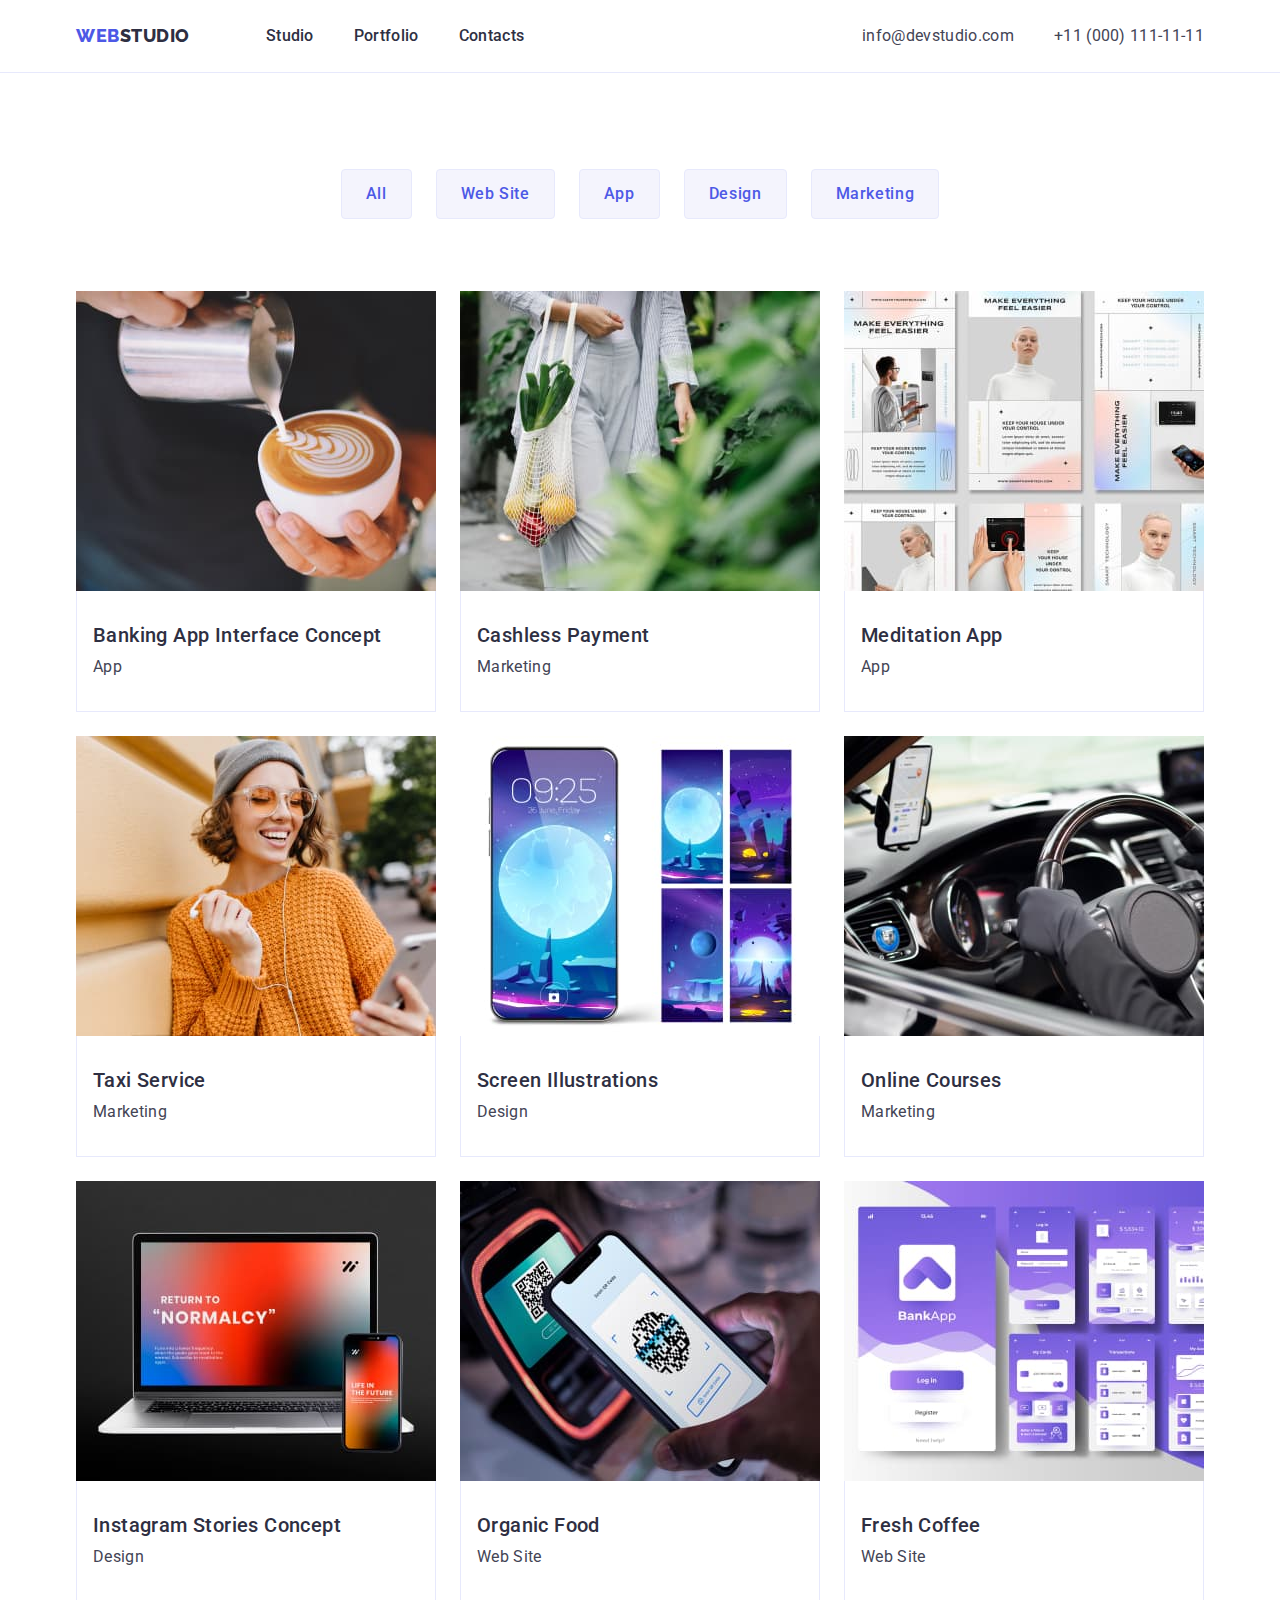
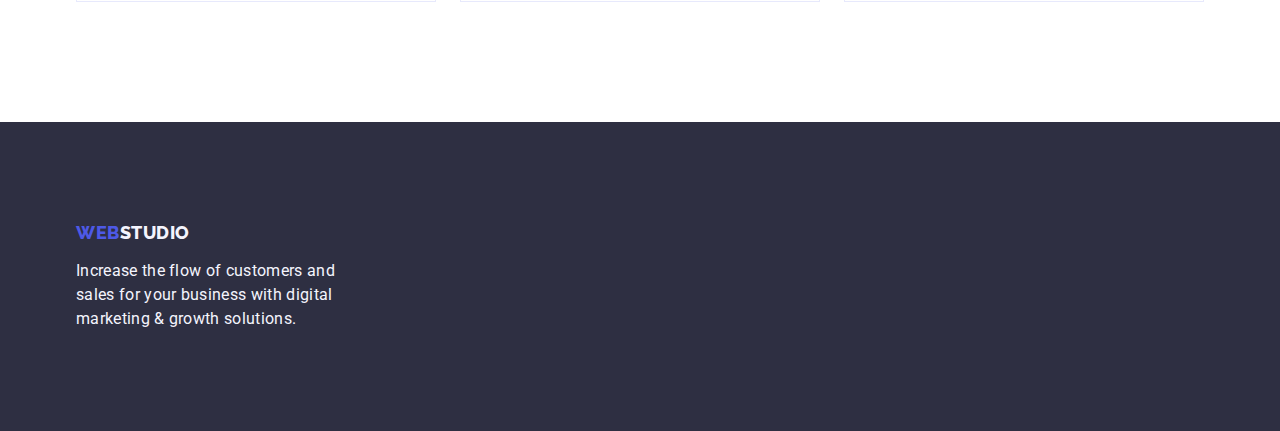
==== portfolio.html @ 2513156b "Initial commit" ====
<!DOCTYPE html>
<html lang="en">
  <head>
    <meta charset="UTF-8" />
    <meta http-equiv="X-UA-Compatible" content="IE=edge" />
    <meta name="viewport" content="width=device-width, initial-scale=1.0" />
    <title>Portfolio</title>

    <link rel="preconnect" href="https://fonts.googleapis.com" />
    <link rel="preconnect" href="https://fonts.gstatic.com" crossorigin />
    <link
      href="https://fonts.googleapis.com/css2?family=Raleway:wght@700;800&family=Roboto:wght@400;500;700;900&display=swap"
      rel="stylesheet"
    />

    <link
      rel="stylesheet"
      href="https://cdn.jsdelivr.net/npm/modern-normalize@1.1.0/modern-normalize.min.css"
    />

    <link rel="stylesheet" href="./css/styles.css" />
  </head>
  <body>
    <header class="header-section">
      <div class="container header-section-container">
        <nav class="page-nav">
          <a class="logo-link link" href="./index.html"
            >Web<span class="logo-link-theame-dark">Studio</span></a
          >

          <ul class="menu list">
            <li class="menu-item"><a class="menu-link link" href="./index.html">Studio</a></li>
            <li class="menu-item">
              <a class="menu-link link" href="./portfolio.html">Portfolio</a>
            </li>
            <li class="menu-item"><a class="menu-link link" href="">Contacts</a></li>
          </ul>
        </nav>

        <address class="contacts">
          <ul class="contacts-list list">
            <li class="contacts-item">
              <a class="contacts-link link" href="mailto:info@devstudio.com">info@devstudio.com</a>
            </li>
            <li class="contacts-item">
              <a class="contacts-link link" href="tel:+110001111111">+11 (000) 111-11-11</a>
            </li>
          </ul>
        </address>
      </div>
    </header>

    <main>
      <!-- Portfolio section -->
      <section class="portfolio-section">
        <div class="container">
          <h1 hidden>Portfolio</h1>
          <ul class="portfolio-menu list">
            <li class="portfolio-menu-item">
              <button class="portfolio-menu-button" type="button">All</button>
            </li>
            <li class="portfolio-menu-item">
              <button class="portfolio-menu-button" type="button">Web Site</button>
            </li>
            <li class="portfolio-menu-item">
              <button class="portfolio-menu-button" type="button">App</button>
            </li>
            <li class="portfolio-menu-item">
              <button class="portfolio-menu-button" type="button">Design</button>
            </li>
            <li class="portfolio-menu-item">
              <button class="portfolio-menu-button" type="button">Marketing</button>
            </li>
          </ul>

          <ul class="portfolio-list list">
            <li class="portfolio-item">
              <a class="portfolio-item-link link" href="">
                <img
                  class="portfolio-item-img"
                  src="./images/portfolio/img-1.jpg"
                  alt="Banking App Interface Concept"
                  width="360"
                  height="300"
                />
                <div class="portfolio-content-wraper">
                  <h2 class="section-item-title">Banking App Interface Concept</h2>
                  <p class="section-item-text">App</p>
                </div>
              </a>
            </li>
            <li class="portfolio-item">
              <a class="portfolio-item-link link" href="">
                <img
                  class="portfolio-item-img"
                  src="./images/portfolio/img-2.jpg"
                  alt="Cashless Payment"
                  width="360"
                  height="300"
                />
                <div class="portfolio-content-wraper">
                  <h2 class="section-item-title">Cashless Payment</h2>
                  <p class="section-item-text">Marketing</p>
                </div>
              </a>
            </li>
            <li class="portfolio-item">
              <a class="portfolio-item-link link" href="">
                <img
                  class="portfolio-item-img"
                  src="./images/portfolio/img-3.jpg"
                  alt="Meditation App"
                  width="360"
                  height="300"
                />
                <div class="portfolio-content-wraper">
                  <h2 class="section-item-title">Meditation App</h2>
                  <p class="section-item-text">App</p>
                </div>
              </a>
            </li>
            <li class="portfolio-item">
              <a class="portfolio-item-link link" href="">
                <img
                  class="portfolio-item-img"
                  src="./images/portfolio/img-4.jpg"
                  alt="Taxi Service"
                  width="360"
                  height="300"
                />
                <div class="portfolio-content-wraper">
                  <h2 class="section-item-title">Taxi Service</h2>
                  <p class="section-item-text">Marketing</p>
                </div>
              </a>
            </li>
            <li class="portfolio-item">
              <a class="portfolio-item-link link" href="">
                <img
                  class="portfolio-item-img"
                  src="./images/portfolio/img-5.jpg"
                  alt="Screen Illustrations"
                  width="360"
                  height="300"
                />
                <div class="portfolio-content-wraper">
                  <h2 class="section-item-title">Screen Illustrations</h2>
                  <p class="section-item-text">Design</p>
                </div>
              </a>
            </li>
            <li class="portfolio-item">
              <a class="portfolio-item-link link" href="">
                <img
                  class="portfolio-item-img"
                  src="./images/portfolio/img-6.jpg"
                  alt="Online Courses"
                  width="360"
                  height="300"
                />
                <div class="portfolio-content-wraper">
                  <h2 class="section-item-title">Online Courses</h2>
                  <p class="section-item-text">Marketing</p>
                </div>
              </a>
            </li>
            <li class="portfolio-item">
              <a class="portfolio-item-link link" href="">
                <img
                  class="portfolio-item-img"
                  src="./images/portfolio/img-7.jpg"
                  alt="Instagram Stories Concept"
                  width="360"
                  height="300"
                />
                <div class="portfolio-content-wraper">
                  <h2 class="section-item-title">Instagram Stories Concept</h2>
                  <p class="section-item-text">Design</p>
                </div>
              </a>
            </li>
            <li class="portfolio-item">
              <a class="portfolio-item-link link" href="">
                <img
                  class="portfolio-item-img"
                  src="./images/portfolio/img-8.jpg"
                  alt="Organic Food"
                  width="360"
                  height="300"
                />
                <div class="portfolio-content-wraper">
                  <h2 class="section-item-title">Organic Food</h2>
                  <p class="section-item-text">Web Site</p>
                </div>
              </a>
            </li>
            <li class="portfolio-item">
              <a class="portfolio-item-link link" href="">
                <img
                  class="portfolio-item-img"
                  src="./images/portfolio/img-9.jpg"
                  alt="Fresh Coffee"
                  width="360"
                  height="300"
                />
                <div class="portfolio-content-wraper">
                  <h2 class="section-item-title">Fresh Coffee</h2>
                  <p class="section-item-text">Web Site</p>
                </div>
              </a>
            </li>
          </ul>
        </div>
      </section>
    </main>

    <!-- Footer section -->
    <footer class="footer-section">
      <div class="container">
        <a class="logo-link link" href="./index.html"
          >Web<span class="logo-link-theame-light">Studio</span></a
        >

        <p class="footer-text">
          Increase the flow of customers and sales for your business with digital marketing & growth
          solutions.
        </p>
      </div>
    </footer>
  </body>
</html>
---- css/styles.css ----
:root {
  --general-font-color: #434455;
  --white-color: #ffffff;
  --dark-color: #2e2f42;
  --light-color: #f4f4fd;
  --link-color: hsl(235, 75%, 60%);
  --link-active-color: #404bbf;
  --border-light: #e7e9fc;
}

body {
  font-family: 'Roboto', sans-serif;
  color: var(--general-font-color);
  background-color: var(--white-color);
}

h1,
h2,
h3,
h4,
p {
  margin-top: 0;
  margin-bottom: 0;
}

ul,
ol {
  margin-top: 0;
  margin-bottom: 0;
  padding-left: 0;
}

button {
  cursor: pointer;
}

img {
  display: block;
}

/* ======================= Utilites ========================== */

.list {
  list-style: none;
}

.link {
  text-decoration: none;
}

.section {
  padding-top: 120px;
  padding-bottom: 120px;
}
.container {
  width: 1158px;
  margin-left: auto;
  margin-right: auto;
  padding-left: 15px;
  padding-right: 15px;
}

/* ======================= /Utilites ========================== */
/* ======================= Components section ========================== */

.logo-link {
  font-family: 'Raleway', sans-serif;
  font-weight: 800;
  font-size: 18px;
  line-height: 1.17;
  letter-spacing: 0.03em;
  text-transform: uppercase;
  color: var(--link-color);
  margin-right: 76px;
}

.logo-link-theame-dark {
  color: var(--dark-color);
}

.logo-link-theame-light {
  color: var(--light-color);
}

.section-title {
  font-weight: 700;
  font-size: 36px;
  line-height: 1.11;
  letter-spacing: 0.02em;
  text-align: center;
  text-transform: capitalize;
  color: var(--dark-color);
  margin-bottom: 72px;
}

.section-item-title {
  font-weight: 500;
  font-size: 20px;
  line-height: 1.2;
  letter-spacing: 0.02em;
  color: var(--dark-color);
  margin-bottom: 8px;
}

.section-item-text {
  font-size: 16px;
  line-height: 1.5;
  letter-spacing: 0.02em;
  color: var(--general-font-color);
}

/* ======================= /Components section ========================== */

/* ======================= Header section ========================== */

.header-section {
  padding-top: 24px;
  padding-bottom: 24px;
  border-bottom: 1px solid #e7e9fc;
}

.header-section-container {
  display: flex;
  align-items: center;
  justify-content: space-between;
}

.page-nav {
  display: flex;
  align-items: center;
}

.menu {
  display: flex;
  align-items: center;
}

.menu-item:not(:last-child) {
  margin-right: 40px;
}

.contacts-item:not(:last-child) {
  margin-right: 40px;
}

.menu-link {
  font-weight: 500;
  font-size: 16px;
  line-height: 1.5;
  letter-spacing: 0.02em;
  color: var(--dark-color);
}

.menu-link:hover,
.menu-link:focus {
  color: var(--link-active-color);
}

.contacts {
  font-style: normal;
}

.contacts-list {
  display: flex;
  align-items: center;
}

.contacts-link {
  font-style: normal;
  font-size: 16px;
  line-height: 1.5;
  letter-spacing: 0.02em;
  color: var(--general-font-color);
}

.contacts-link:hover,
.contacts-link:focus {
  color: var(--link-active-color);
}

/* ======================= /Header section ========================== */

/* ======================= Hero section ========================== */
.hero-section {
  background-color: var(--dark-color);
  /* display: flex; */
  padding-top: 188px;
  padding-bottom: 188px;
  /* padding-left: 300px;
  padding-right: 300px; */
}

.hero-wraper {
  text-align: center;
}

.hero-title {
  width: 496px;
  font-weight: 700;
  font-size: 56px;
  line-height: 1.07;
  /* text-align: center; */
  letter-spacing: 0.02em;
  color: var(--white-color);
  margin-bottom: 48px;
  margin-left: auto;
  margin-right: auto;
}

.hero-btn {
  font-family: 'Roboto', sans-serif;
  font-weight: 500;
  font-size: 16px;
  line-height: 1.5;
  letter-spacing: 0.04em;
  cursor: pointer;
  padding: 16px 32px;
  background-color: var(--link-color);
  color: var(--white-color);

  box-shadow: 0px 4px 4px rgba(0, 0, 0, 0.15);
  border-radius: 4px;
  border: 0;
  margin-left: auto;
  margin-right: auto;
}

.hero-btn:hover,
.hero-btn:focus {
  background-color: var(--link-active-color);
}

/* ======================= /Hero section ========================== */

/* ======================= About section ========================== */
.about-section {
  background-color: var(--white-color);
}

.about-list {
  display: flex;
  gap: 24px;
}

.about-item {
  flex-basis: calc((100% - 72px) / 4);
}
/* ======================= /About section ========================== */

/* ======================= Work section ========================== */
.work-section {
  background-color: var(--white-color);
  padding-top: 0;
}

.work-list {
  display: flex;
  gap: 24px;
  align-items: center;
}

.work-item {
  flex-basis: calc((100% - 48px) / 3);
}

/* ======================= /Work section ========================== */

/* ======================= Team section ========================== */

.team-section {
  background-color: var(--light-color);
}

.team-list {
  display: flex;
  gap: 24px;
  align-items: center;
}
.team-list-item {
  background-color: var(--white-color);
  flex-basis: calc((100% - 72px) / 4);
}

.team-content-wraper {
  padding-top: 32px;
  padding-bottom: 32px;
}

.team-list-item .section-item-title,
.team-list-item .section-item-text {
  text-align: center;
}

/* ======================= /Team section ========================== */

/* ======================= Portfolio section ========================== */

.portfolio-section {
  text-align: center;
  padding-top: 96px;
  padding-bottom: 120px;
}

.portfolio-menu {
  display: flex;
  justify-content: center;
  gap: 24px;
  margin-bottom: 72px;
}

.portfolio-menu-button {
  font-family: 'Roboto', sans-serif;
  font-weight: 500;
  font-size: 16px;
  line-height: 1.5;
  letter-spacing: 0.04em;
  color: var(--link-color);

  padding: 12px 24px;
  background: var(--light-color);
  border: 1px solid var(--border-light);
  border-radius: 4px;
  cursor: pointer;
}

.portfolio-menu-button:hover,
.portfolio-menu-button:focus {
  background: var(--link-active-color);
  color: var(--white-color);
  border: 1px solid var(--link-active-color);
  box-shadow: 0px 3px 1px rgba(0, 0, 0, 0.1), 0px 2px 1px rgba(0, 0, 0, 0.08),
    0px 2px 2px rgba(0, 0, 0, 0.12);
}

.portfolio-list {
  display: flex;
  justify-content: center;
  flex-wrap: wrap;
  gap: 24px;
}

.portfolio-item {
  flex-basis: calc((100% - 72px) / 4);
}

.portfolio-content-wraper {
  border-left: 1px solid var(--border-light);
  border-right: 1px solid var(--border-light);
  border-bottom: 1px solid var(--border-light);
  text-align: left;
  padding-top: 32px;
  padding-bottom: 32px;
  padding-left: 16px;
}
/* ======================= /Portfolio section ========================== */

/* ======================= Footer section ========================== */

.footer-section {
  background-color: var(--dark-color);
  padding-top: 100px;
  padding-bottom: 100px;
}

.footer-text {
  width: 264px;
  margin-top: 16px;
  font-size: 16px;
  line-height: 1.5;
  letter-spacing: 0.02em;
  color: var(--light-color);
}

/* ======================= /Footer section ========================== */
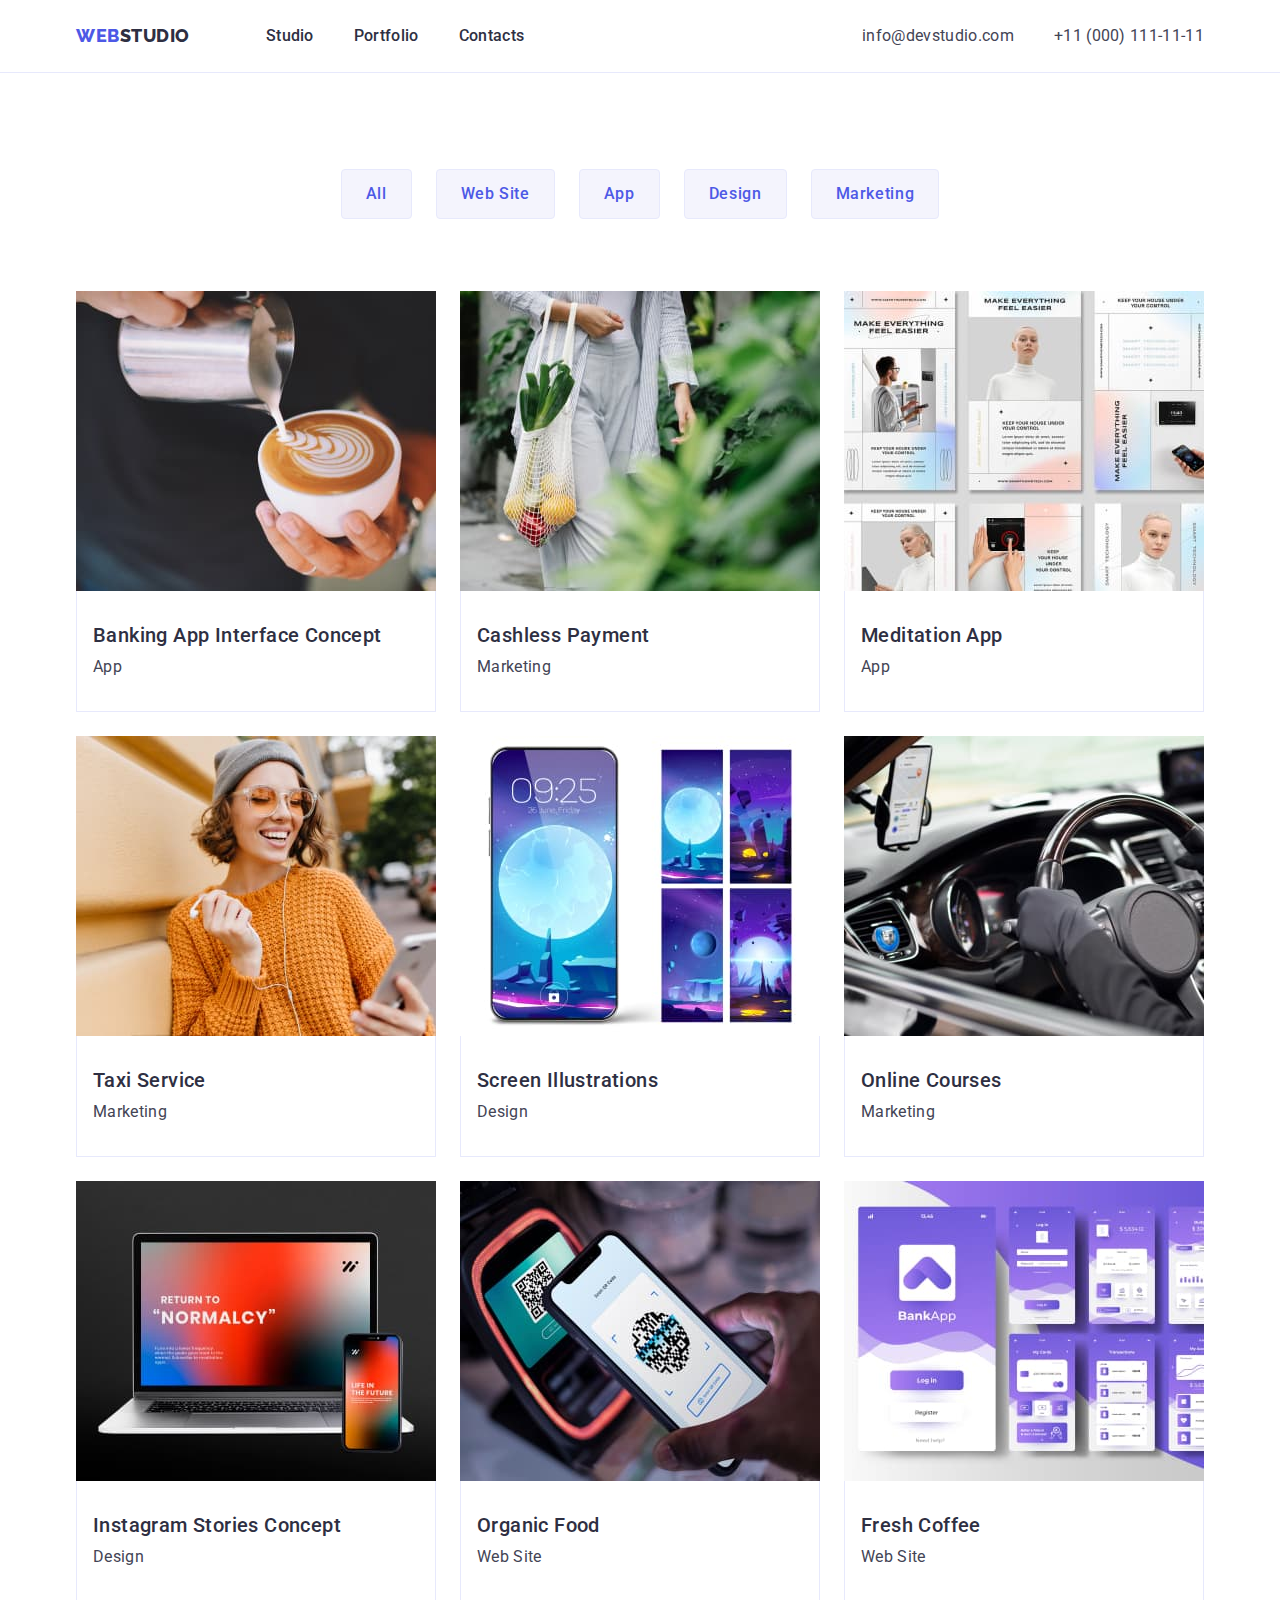
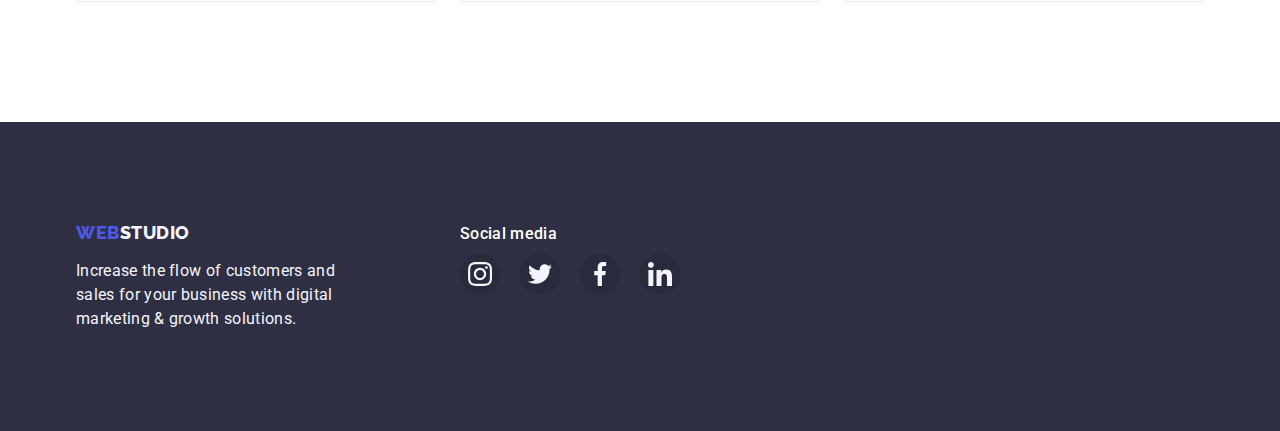
==== commit bd7f5e9f: "Add hover focus" ====
--- a/portfolio.html
+++ b/portfolio.html
@@ -5,6 +5,8 @@
     <meta http-equiv="X-UA-Compatible" content="IE=edge" />
     <meta name="viewport" content="width=device-width, initial-scale=1.0" />
     <title>Portfolio</title>
+
+    <link rel="icon" type="image/png" sizes="32x32" href="./images/icon/favicon.png" />
 
     <link rel="preconnect" href="https://fonts.googleapis.com" />
     <link rel="preconnect" href="https://fonts.gstatic.com" crossorigin />
@@ -216,15 +218,50 @@
 
     <!-- Footer section -->
     <footer class="footer-section">
-      <div class="container">
-        <a class="logo-link link" href="./index.html"
-          >Web<span class="logo-link-theame-light">Studio</span></a
-        >
-
-        <p class="footer-text">
-          Increase the flow of customers and sales for your business with digital marketing & growth
-          solutions.
-        </p>
+      <div class="footer-container container">
+        <div class="footer-left-side">
+          <a class="logo-link link" href="./index.html"
+            >Web<span class="logo-link-theame-light">Studio</span></a
+          >
+          <p class="footer-text">
+            Increase the flow of customers and sales for your business with digital marketing &
+            growth solutions.
+          </p>
+        </div>
+
+        <div class="footer-right-side">
+          <h2 class="footer-social-title">Social media</h2>
+          <ul class="team-social-list list">
+            <li class="team-social-item">
+              <a class="team-social-link" href="">
+                <svg class="team-social-svg" width="24" height="24">
+                  <use href="./images/icon/icons.svg#instagram"></use>
+                </svg>
+              </a>
+            </li>
+            <li class="team-social-item">
+              <a class="team-social-link" href="">
+                <svg class="team-social-svg" width="24" height="24">
+                  <use href="./images/icon/icons.svg#twitter"></use>
+                </svg>
+              </a>
+            </li>
+            <li class="team-social-item">
+              <a class="team-social-link" href="">
+                <svg class="team-social-svg" width="24" height="24">
+                  <use href="./images/icon/icons.svg#facebook"></use>
+                </svg>
+              </a>
+            </li>
+            <li class="team-social-item">
+              <a class="team-social-link" href="">
+                <svg class="team-social-svg" width="24" height="24">
+                  <use href="./images/icon/icons.svg#linkedin"></use>
+                </svg>
+              </a>
+            </li>
+          </ul>
+        </div>
       </div>
     </footer>
   </body>
--- a/css/styles.css
+++ b/css/styles.css
@@ -182,12 +182,14 @@
 
 /* ======================= Hero section ========================== */
 .hero-section {
-  background-color: var(--dark-color);
-  /* display: flex; */
+  /* background-color: var(--dark-color); */
+  background-image: linear-gradient(rgba(46, 47, 66, 0.7), rgba(46, 47, 66, 0.7)),
+    url('../images/hero/bg.jpg');
+  background-size: 1440px;
+  background-position: center;
+  background-repeat: no-repeat;
   padding-top: 188px;
   padding-bottom: 188px;
-  /* padding-left: 300px;
-  padding-right: 300px; */
 }
 
 .hero-wraper {
@@ -245,6 +247,20 @@
 .about-item {
   flex-basis: calc((100% - 72px) / 4);
 }
+
+.about-svg-wraper {
+  background: #f4f4fd;
+  border-radius: 4px;
+  padding: 24px 100px;
+  margin-bottom: 8px;
+}
+
+.about-svg {
+  height: 64px;
+  margin-left: auto;
+  margin-right: auto;
+}
+
 /* ======================= /About section ========================== */
 
 /* ======================= Work section ========================== */
@@ -276,8 +292,12 @@
   gap: 24px;
   align-items: center;
 }
+
 .team-list-item {
   background-color: var(--white-color);
+  box-shadow: 0px 1px 6px rgba(46, 47, 66, 0.08), 0px 1px 1px rgba(46, 47, 66, 0.16),
+    0px 2px 1px rgba(46, 47, 66, 0.08);
+  border-radius: 0px 0px 4px 4px;
   flex-basis: calc((100% - 72px) / 4);
 }
 
@@ -289,6 +309,35 @@
 .team-list-item .section-item-title,
 .team-list-item .section-item-text {
   text-align: center;
+}
+
+.team-social-list {
+  margin-top: 8px;
+  display: flex;
+  gap: 20px;
+  justify-content: center;
+}
+
+.team-social-item {
+}
+
+.team-social-link {
+  background-color: #4d5ae5;
+  border-radius: 50%;
+  display: flex;
+  justify-content: center;
+  align-items: center;
+  width: 40px;
+  height: 40px;
+}
+
+.team-social-svg {
+  fill: var(--white-color);
+}
+
+.team-social-link:hover,
+.team-social-link:focus {
+  background-color: #404bbf;
 }
 
 /* ======================= /Team section ========================== */
@@ -341,6 +390,12 @@
 
 .portfolio-item {
   flex-basis: calc((100% - 72px) / 4);
+}
+
+.portfolio-item:hover,
+.portfolio-item:focus {
+  box-shadow: 0px 1px 6px rgba(46, 47, 66, 0.08), 0px 1px 1px rgba(46, 47, 66, 0.16),
+    0px 2px 1px rgba(46, 47, 66, 0.08);
 }
 
 .portfolio-content-wraper {
@@ -354,7 +409,48 @@
 }
 /* ======================= /Portfolio section ========================== */
 
+/* ======================= Customers section ========================== */
+.customers-list {
+  display: flex;
+  justify-content: center;
+  gap: 24px;
+}
+
+.customers-item {
+  flex-basis: 168px;
+
+  border: 1px solid #8e8f99;
+  border-radius: 4px;
+  padding: 16px 32px;
+}
+
+.customers-item:hover,
+.customers-item:focus {
+  border: 1px solid var(--link-active-color);
+}
+
+.customers-svg {
+  width: 104px;
+  height: 56px;
+  fill: #8e8f99;
+}
+
+.customers-item:hover .customers-svg,
+.customers-item:focus .customers-svg {
+  fill: var(--link-active-color);
+}
+
+/* ======================= Customers section ========================== */
+
 /* ======================= Footer section ========================== */
+
+.footer-container {
+  display: flex;
+}
+
+.footer-right-side {
+  margin-left: 120px;
+}
 
 .footer-section {
   background-color: var(--dark-color);
@@ -371,4 +467,31 @@
   color: var(--light-color);
 }
 
+.footer-social-title {
+  font-weight: 500;
+  font-size: 16px;
+  line-height: 1.5;
+  letter-spacing: 0.02em;
+  color: var(--white-color);
+}
+
+.footer-section .team-social-list {
+  margin-top: 8px;
+}
+
+.footer-section .team-social-item {
+}
+
+.footer-section .team-social-link {
+  background-color: rgba(0, 0, 0, 0.1);
+}
+
+.footer-section .team-social-svg {
+  fill: var(--light-color);
+}
+
+.footer-section .team-social-link:hover {
+  background-color: #31d0aa;
+}
+
 /* ======================= /Footer section ========================== */
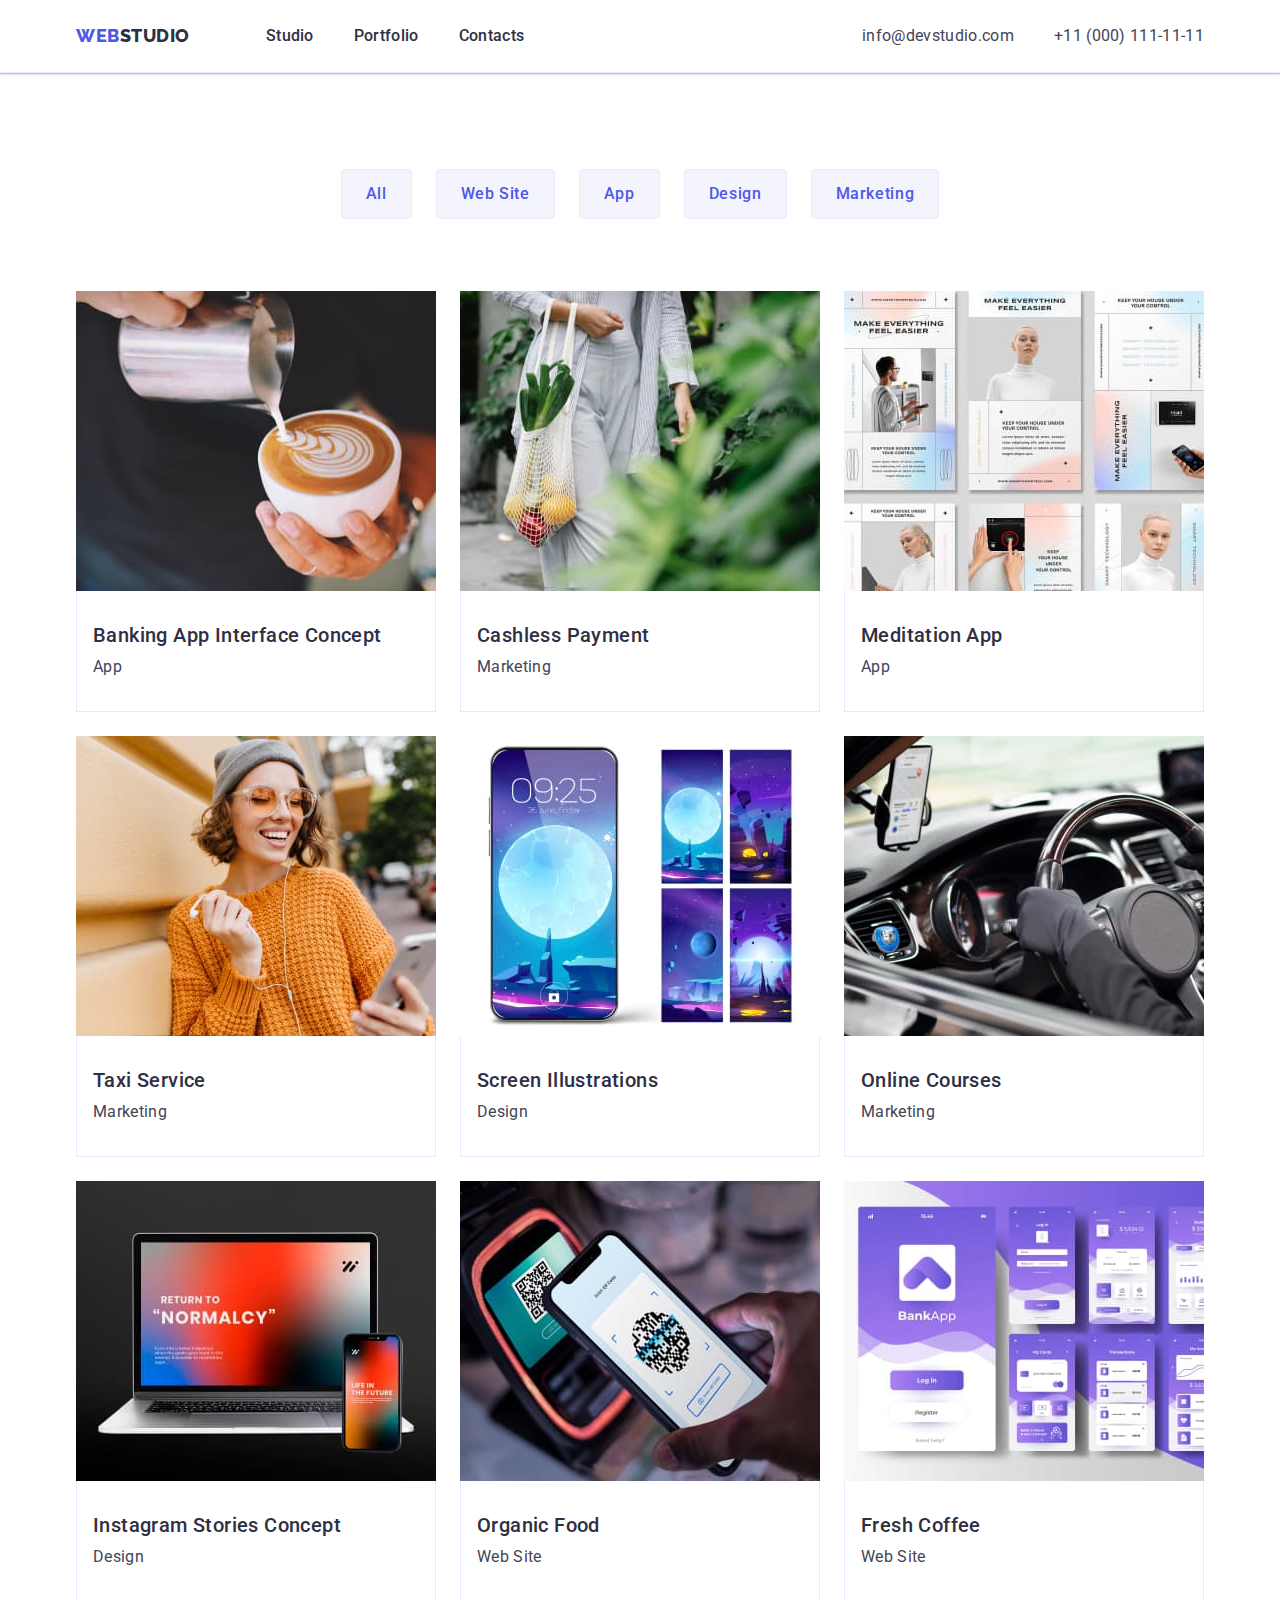
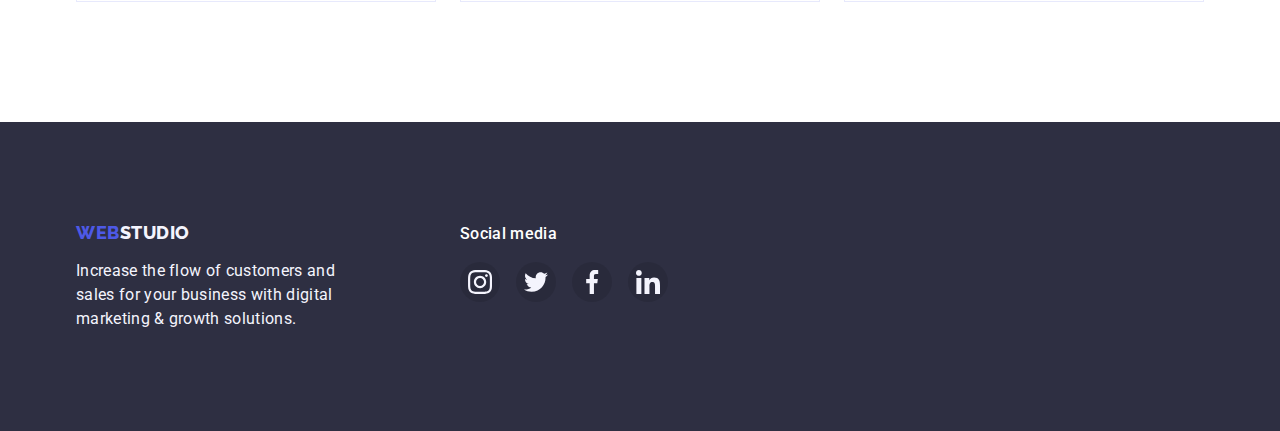
==== commit 5fe3632e: "Corect error" ====
--- a/portfolio.html
+++ b/portfolio.html
@@ -235,28 +235,28 @@
             <li class="team-social-item">
               <a class="team-social-link" href="">
                 <svg class="team-social-svg" width="24" height="24">
-                  <use href="./images/icon/icons.svg#instagram"></use>
-                </svg>
-              </a>
-            </li>
-            <li class="team-social-item">
-              <a class="team-social-link" href="">
-                <svg class="team-social-svg" width="24" height="24">
-                  <use href="./images/icon/icons.svg#twitter"></use>
-                </svg>
-              </a>
-            </li>
-            <li class="team-social-item">
-              <a class="team-social-link" href="">
-                <svg class="team-social-svg" width="24" height="24">
-                  <use href="./images/icon/icons.svg#facebook"></use>
-                </svg>
-              </a>
-            </li>
-            <li class="team-social-item">
-              <a class="team-social-link" href="">
-                <svg class="team-social-svg" width="24" height="24">
-                  <use href="./images/icon/icons.svg#linkedin"></use>
+                  <use href="./images/icon.svg#instagram"></use>
+                </svg>
+              </a>
+            </li>
+            <li class="team-social-item">
+              <a class="team-social-link" href="">
+                <svg class="team-social-svg" width="24" height="24">
+                  <use href="./images/icon.svg#twitter"></use>
+                </svg>
+              </a>
+            </li>
+            <li class="team-social-item">
+              <a class="team-social-link" href="">
+                <svg class="team-social-svg" width="24" height="24">
+                  <use href="./images/icon.svg#facebook"></use>
+                </svg>
+              </a>
+            </li>
+            <li class="team-social-item">
+              <a class="team-social-link" href="">
+                <svg class="team-social-svg" width="24" height="24">
+                  <use href="./images/icon.svg#linkedin"></use>
                 </svg>
               </a>
             </li>
--- a/css/styles.css
+++ b/css/styles.css
@@ -117,6 +117,8 @@
   padding-top: 24px;
   padding-bottom: 24px;
   border-bottom: 1px solid #e7e9fc;
+  box-shadow: 0px 2px 1px rgba(46, 47, 66, 0.08), 0px 1px 1px rgba(46, 47, 66, 0.16),
+    0px 1px 6px rgba(46, 47, 66, 0.08);
 }
 
 .header-section-container {
@@ -185,11 +187,14 @@
   /* background-color: var(--dark-color); */
   background-image: linear-gradient(rgba(46, 47, 66, 0.7), rgba(46, 47, 66, 0.7)),
     url('../images/hero/bg.jpg');
-  background-size: 1440px;
+  background-size: cover;
   background-position: center;
   background-repeat: no-repeat;
   padding-top: 188px;
   padding-bottom: 188px;
+  max-width: 1440px;
+  margin-left: auto;
+  margin-right: auto;
 }
 
 .hero-wraper {
@@ -251,8 +256,11 @@
 .about-svg-wraper {
   background: #f4f4fd;
   border-radius: 4px;
-  padding: 24px 100px;
+  height: 112px;
   margin-bottom: 8px;
+  display: flex;
+  justify-content: center;
+  align-items: center;
 }
 
 .about-svg {
@@ -314,7 +322,7 @@
 .team-social-list {
   margin-top: 8px;
   display: flex;
-  gap: 20px;
+  gap: 24px;
   justify-content: center;
 }
 
@@ -332,7 +340,7 @@
 }
 
 .team-social-svg {
-  fill: var(--white-color);
+  fill: var(--light-color);
 }
 
 .team-social-link:hover,
@@ -392,8 +400,12 @@
   flex-basis: calc((100% - 72px) / 4);
 }
 
-.portfolio-item:hover,
-.portfolio-item:focus {
+.portfolio-item-link {
+  display: block;
+}
+
+.portfolio-item-link:hover,
+.portfolio-item-link:focus {
   box-shadow: 0px 1px 6px rgba(46, 47, 66, 0.08), 0px 1px 1px rgba(46, 47, 66, 0.16),
     0px 2px 1px rgba(46, 47, 66, 0.08);
 }
@@ -417,11 +429,19 @@
 }
 
 .customers-item {
-  flex-basis: 168px;
-
+  flex-basis: calc((100% - 120px) / 6);
+  height: 88px;
+}
+
+.customers-link {
   border: 1px solid #8e8f99;
   border-radius: 4px;
-  padding: 16px 32px;
+  width: 100%;
+  height: 100%;
+  display: flex;
+  justify-content: center;
+  align-items: center;
+  color: #afb1b8;
 }
 
 .customers-item:hover,
@@ -432,7 +452,7 @@
 .customers-svg {
   width: 104px;
   height: 56px;
-  fill: #8e8f99;
+  fill: currentColor;
 }
 
 .customers-item:hover .customers-svg,
@@ -446,6 +466,7 @@
 
 .footer-container {
   display: flex;
+  align-items: baseline;
 }
 
 .footer-right-side {
@@ -473,10 +494,12 @@
   line-height: 1.5;
   letter-spacing: 0.02em;
   color: var(--white-color);
+  margin-bottom: 16px;
 }
 
 .footer-section .team-social-list {
   margin-top: 8px;
+  gap: 16px;
 }
 
 .footer-section .team-social-item {
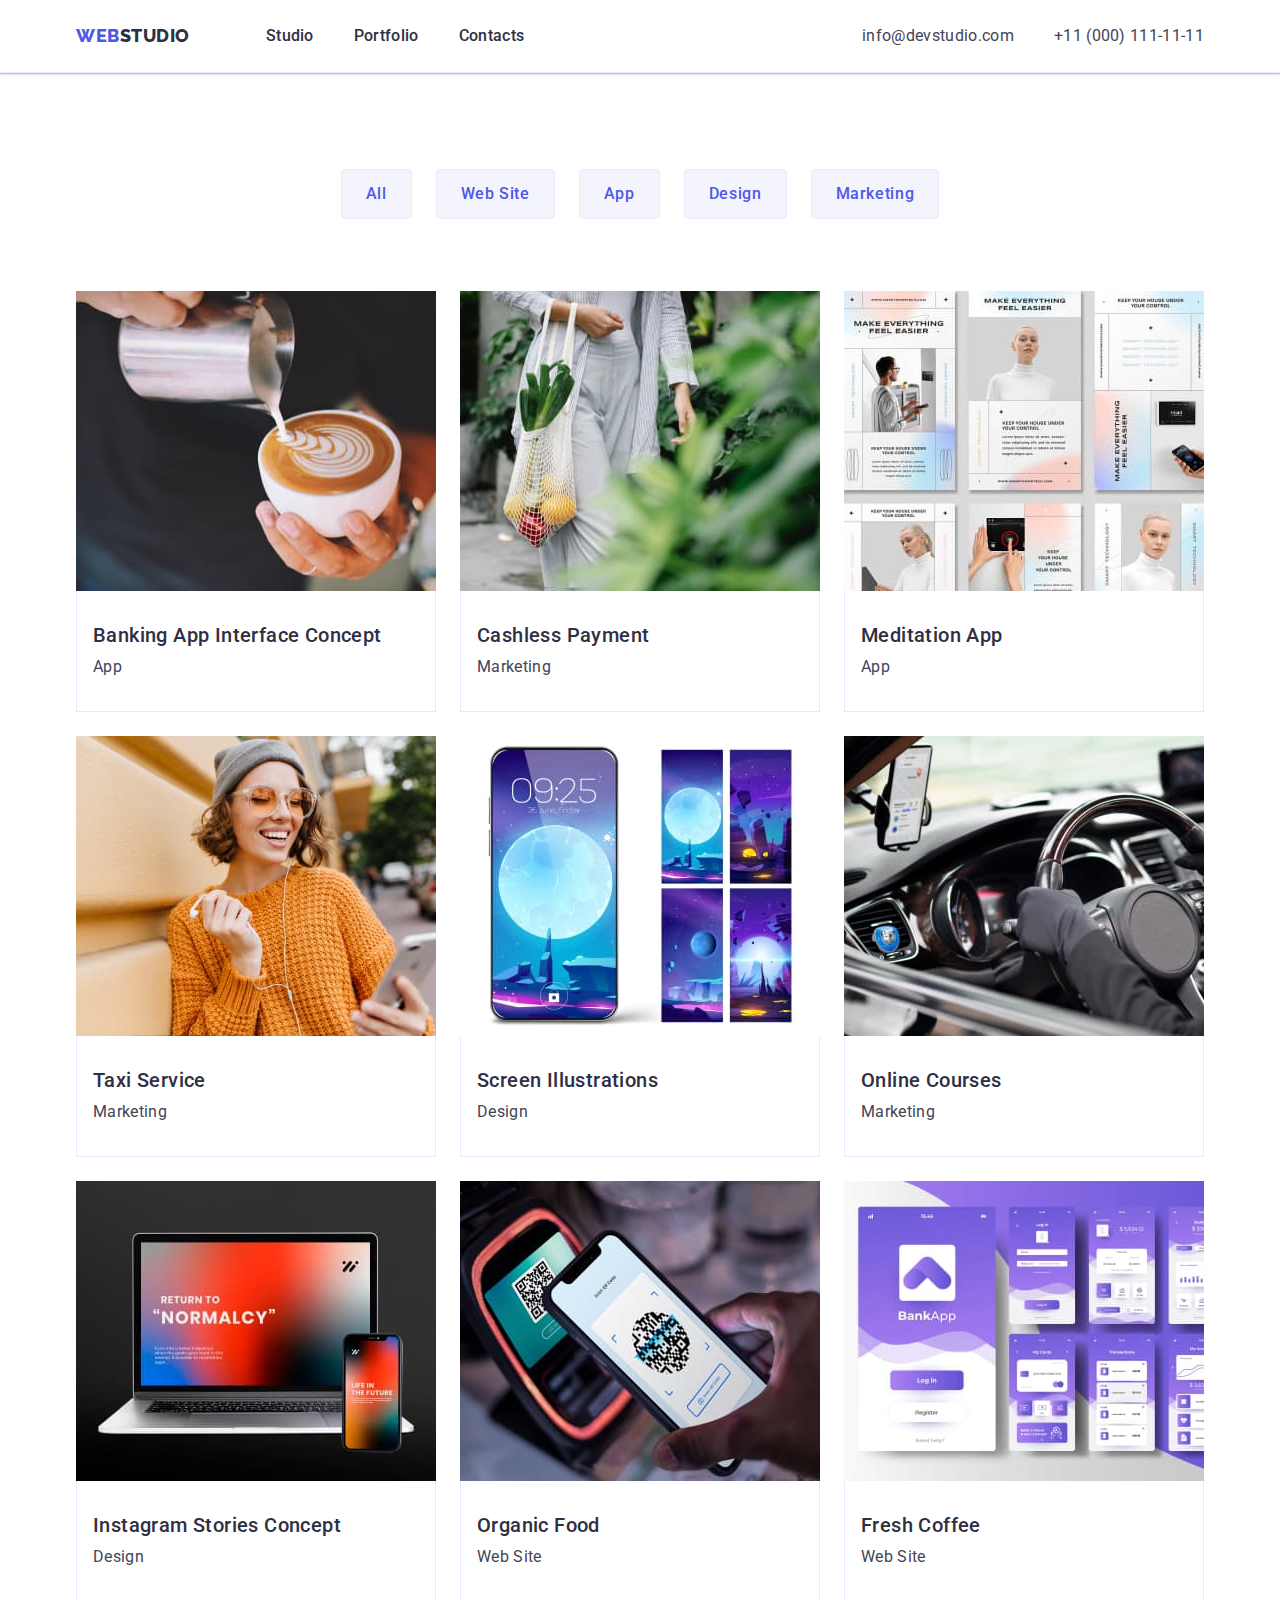
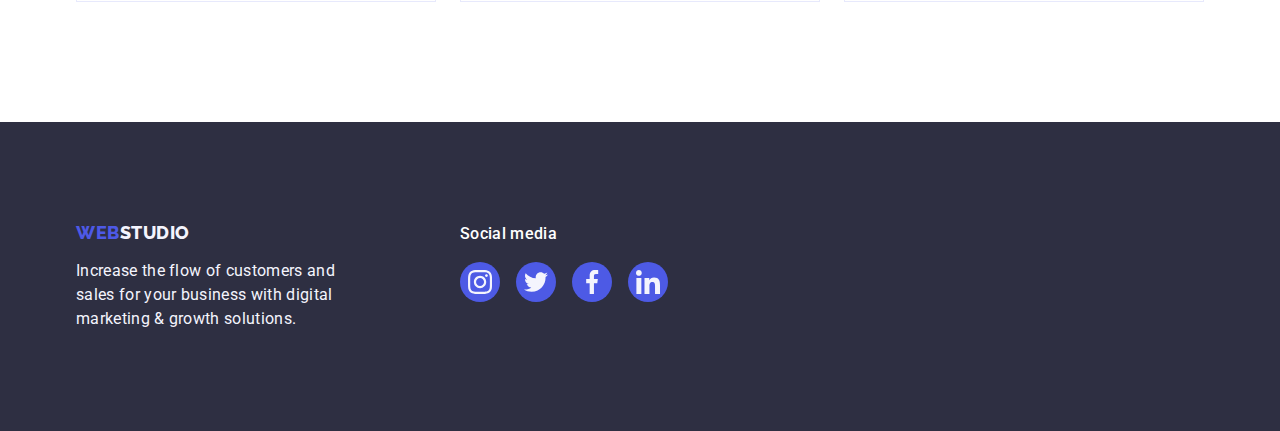
==== commit 13a96e3e: "Add visually-hidden" ====
--- a/portfolio.html
+++ b/portfolio.html
@@ -56,7 +56,7 @@
       <!-- Portfolio section -->
       <section class="portfolio-section">
         <div class="container">
-          <h1 hidden>Portfolio</h1>
+          <h1 class="visually-hidden">Portfolio</h1>
           <ul class="portfolio-menu list">
             <li class="portfolio-menu-item">
               <button class="portfolio-menu-button" type="button">All</button>
--- a/css/styles.css
+++ b/css/styles.css
@@ -9,6 +9,7 @@
 }
 
 body {
+  min-width: 1158px;
   font-family: 'Roboto', sans-serif;
   color: var(--general-font-color);
   background-color: var(--white-color);
@@ -52,12 +53,26 @@
   padding-top: 120px;
   padding-bottom: 120px;
 }
+
 .container {
   width: 1158px;
   margin-left: auto;
   margin-right: auto;
   padding-left: 15px;
   padding-right: 15px;
+}
+
+.visually-hidden {
+  position: absolute;
+  width: 1px;
+  height: 1px;
+  margin: -1px;
+  border: 0;
+  padding: 0;
+  white-space: nowrap;
+  clip-path: inset(100%);
+  clip: rect(0 0 0 0);
+  overflow: hidden;
 }
 
 /* ======================= /Utilites ========================== */
@@ -428,6 +443,10 @@
   gap: 24px;
 }
 
+.customers-section .section-title {
+  line-height: 1.1;
+}
+
 .customers-item {
   flex-basis: calc((100% - 120px) / 6);
   height: 88px;
@@ -444,9 +463,10 @@
   color: #afb1b8;
 }
 
-.customers-item:hover,
-.customers-item:focus {
+.customers-link:hover,
+.customers-link:focus {
   border: 1px solid var(--link-active-color);
+  color: var(--link-active-color);
 }
 
 .customers-svg {
@@ -455,9 +475,9 @@
   fill: currentColor;
 }
 
-.customers-item:hover .customers-svg,
-.customers-item:focus .customers-svg {
-  fill: var(--link-active-color);
+.customers-link:hover .customers-svg,
+.customers-link:focus .customers-svg {
+  fill: currentColor;
 }
 
 /* ======================= Customers section ========================== */
@@ -467,11 +487,12 @@
 .footer-container {
   display: flex;
   align-items: baseline;
-}
-
-.footer-right-side {
+  gap: 120px;
+}
+
+/* .footer-right-side {
   margin-left: 120px;
-}
+} */
 
 .footer-section {
   background-color: var(--dark-color);
@@ -506,14 +527,15 @@
 }
 
 .footer-section .team-social-link {
-  background-color: rgba(0, 0, 0, 0.1);
+  background-color: #4d5ae5;
 }
 
 .footer-section .team-social-svg {
   fill: var(--light-color);
 }
 
-.footer-section .team-social-link:hover {
+.footer-section .team-social-link:hover,
+.footer-section .team-social-link:focus {
   background-color: #31d0aa;
 }
 
